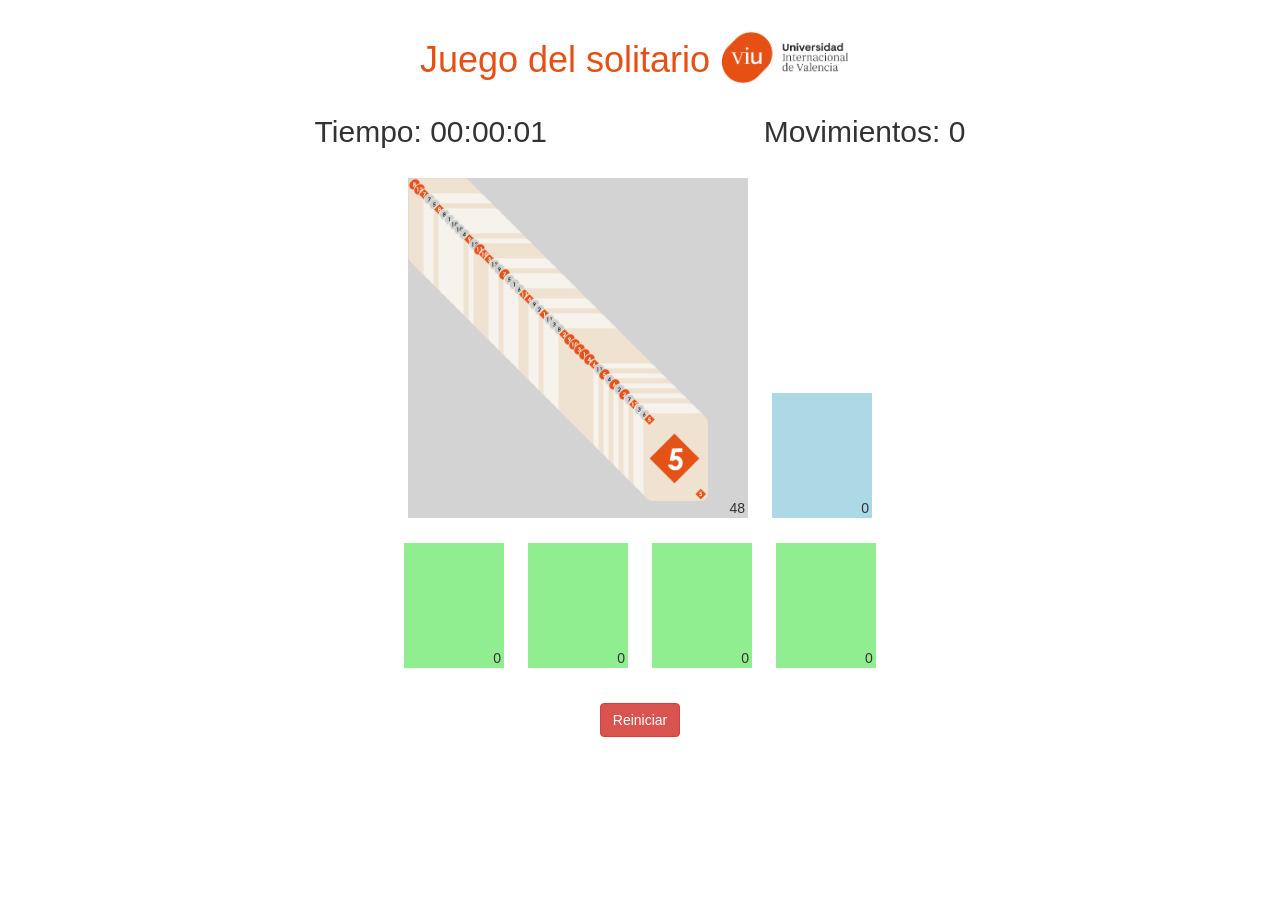
==== solitario.html @ e2cbb519 "add favicon" ====
<!DOCTYPE html>

<html>

<head>
    <title>Solitario VIU</title>
    <meta charset="utf-8">
    <link rel="stylesheet" href="https://maxcdn.bootstrapcdn.com/bootstrap/3.4.0/css/bootstrap.min.css">
    <script src="https://ajax.googleapis.com/ajax/libs/jquery/3.4.1/jquery.min.js"></script>
    <script src="https://maxcdn.bootstrapcdn.com/bootstrap/3.4.0/js/bootstrap.min.js"></script>
    <link rel="stylesheet" href="css/solitario.css">
    <link rel="icon" type="image/png" sizes="16x16" href="/favicon-16x16.png">
</head>

<body>
    <div class="central">
        <section>
            <span class="overlay"></span>
            <div class="modal-box">
                <i class="fa-regular fa-circle-check"></i>
                <h2>Juego Completado</h2>
                <span id="icono"></span>
                <h3 id="informacion"></h3>
                <div class="buttons">
                    <button class="close-btn">Ok, Close</button>
                    <button class="great-btn">Play Again</button>
                </div>
            </div>
        </section>
        <!-- Título principal -->

        <!--/*** !!!!!!!!!!!!!!!!!!! CODIGO !!!!!!!!!!!!!!!!!!!! **/
			Rellenar h1 e insertar el logo donde proceda
        	-->
        <div class="cabecera">
            <h1 id="titulo">Juego del solitario</h1>
            <img id="logo" src="imagenes/logoVIU.png" alt="">
        </div>

        <!-- Siguiente línea donde se indicará el tiempo transcurrido y la cantidad
				de movimientos que se han hecho hasta el momento. Estos números se 
				indicarán en los span internos -->
        <h2 id="marcadores">
            <span>Tiempo: <span id="contador_tiempo"></span></span>
            <span style="display:inline-block; width:200px"></span>
            <span>Movimientos: <span id="contador_movimientos" class=""></span></span>
        </h2>

        <!-- La "mesa" contendrá los 6 tapetes. En la parte superior dos de ellos 
				y en la parte inferior los cuatro restantes. Los contadores de los
				mazos de cartas de cada tapete están indicados oportunamente dentro
				de elementos span -->
        <div id="mesa">
            <div class="tapetes_superiores">
                <div id="inicial" class="tapete"><span id="contador_inicial" class="contador">0</span></div>
                <div id="sobrantes" class="tapete"><span id="contador_sobrantes" class="contador">0</span></div>
            </div>
            <div id="receptor1" class="tapete receptor"><span id="contador_receptor1" class="contador">0</span></div>
            <div id="receptor2" class="tapete receptor"><span id="contador_receptor2" class="contador">0</span></div>
            <div id="receptor3" class="tapete receptor"><span id="contador_receptor3" class="contador">0</span></div>
            <div id="receptor4" class="tapete receptor"><span id="contador_receptor4" class="contador">0</span></div>
        </div>

        <!-- Botón de reset que reinicia todo: partida, contadores de tiempo, de movimientos, ... -->
        <button id="reset" class="btn btn-danger">Reiniciar</button>
    </div> <!-- class="central" -->
    <script src="js/solitario.js"></script>
</body>

</html>
---- css/solitario.css ----
/**
	Especificaciones CSS para el juego del solitario 
*/

/* /*** !!!!!!!!!!!!!!!!!!! CODIGO !!!!!!!!!!!!!!!!!!!! 
	Completar los estilos que faltan y modificar al gusto del alumno
**/

/* Todos los contadores estarán ubicados en la parte inferior 
   derecha (position absolute) de los respectivos tapetes (position relative).
*/
.contador {
    position: absolute;
    bottom: 0px;
    right: 3px;
  }
  
  div.cabecera {
    display: flex;
    justify-content: center;
  }
  
  /* Centrado del título y color */
  h1#titulo {
    text-align: center;
    color: #e65014;
  }
  
  /* Estilos de la imagen junto a su titulo */
  img#logo {
    width: 150px;
  }
  
  /* Centrado de los marcadores de tiempo y movimientos */
  h2#marcadores {
    text-align: center;
  }
  
  /* Mesa que contiene a los tapetes centrados */
  div#mesa {
    text-align: center;
    margin: 20px;
  }
  
  div.central {
    text-align: center;
    margin: 20px;
  }
  
  /* Todos los tapetes con position relative para que
     los respectivos mazos (arrays de <img>) puedan
     posicionarse de manera absoluta respecto a ellos */
  div.tapete {
    display: inline-block;
    position: relative;
    margin: 10px;
    z-index: 1;
  }
  
  /* Dimensiones y color de fondo para el tapete inicial */
  div.tapete#inicial {
    width: 340px;
    height: 340px;
    background-color: lightgrey;
  }
  
  /* Dimensiones para todos los tapetes salvo el inicial */
  div.tapete:not(#inicial) {
    height: 125px;
    width: 100px;
  }
  
  /* Color de fondo para el tapete de las cartas sobrantes */
  div.tapete#sobrantes {
    background-color: lightblue;
  }
  
  /* Color de fondo de los tapetes receptores */
  div.tapete.receptor {
    background-color: lightgreen;
  }
  
  button {
    font-size: 18px;
    font-weight: 400;
    color: #fff;
    padding: 14px 22px;
    border: none;
    background: #e65014;
    border-radius: 6px;
    cursor: pointer;
  }
  
  button.show-modal,
  .modal-box {
    position: fixed;
    left: 50%;
    top: 50%;
    transform: translate(-50%, -50%);
    box-shadow: 0 5px 10px rgba(0, 0, 0, 0.3);
  }
  
  section.active .show-modal {
    display: none;
  }
  
  .overlay {
    position: fixed;
    top: 0;
    left: 0;
    width: 100%;
    height: 100%;
    background: rgba(0, 0, 0, 0.3);
    opacity: 0;
    pointer-events: none;
    transition: opacity 0.3s ease;
    z-index: 2;
  }
  
  section.active .overlay {
    opacity: 1;
    pointer-events: auto;
  }
  
  .modal-box {
    display: flex;
    flex-direction: column;
    align-items: center;
    max-width: 380px;
    width: 100%;
    padding: 30px 20px;
    border-radius: 8px;
    background-color: #fff;
    opacity: 0;
    pointer-events: none;
    transform: translate(-50%, -50%) scale(1.2);
    transition: all 0.3s ease;
    z-index: 2;
  }
  
  section.active .modal-box {
    opacity: 1;
    pointer-events: auto;
    transform: translate(-50%, -50%) scale(1);
  }
  
  .modal-box h2 {
    margin-top: 20px;
    font-size: 25px;
    font-weight: 500;
    color: #e65014;
  }
  
  .modal-box button {
    font-size: 16px;
    padding: 10px 20px;
    background-color: #e65014;
    color: #fff;
    border: none;
    border-radius: 4px;
    cursor: pointer;
  }
  
  .modal-box button:hover {
    background-color: #f2764a;
  }
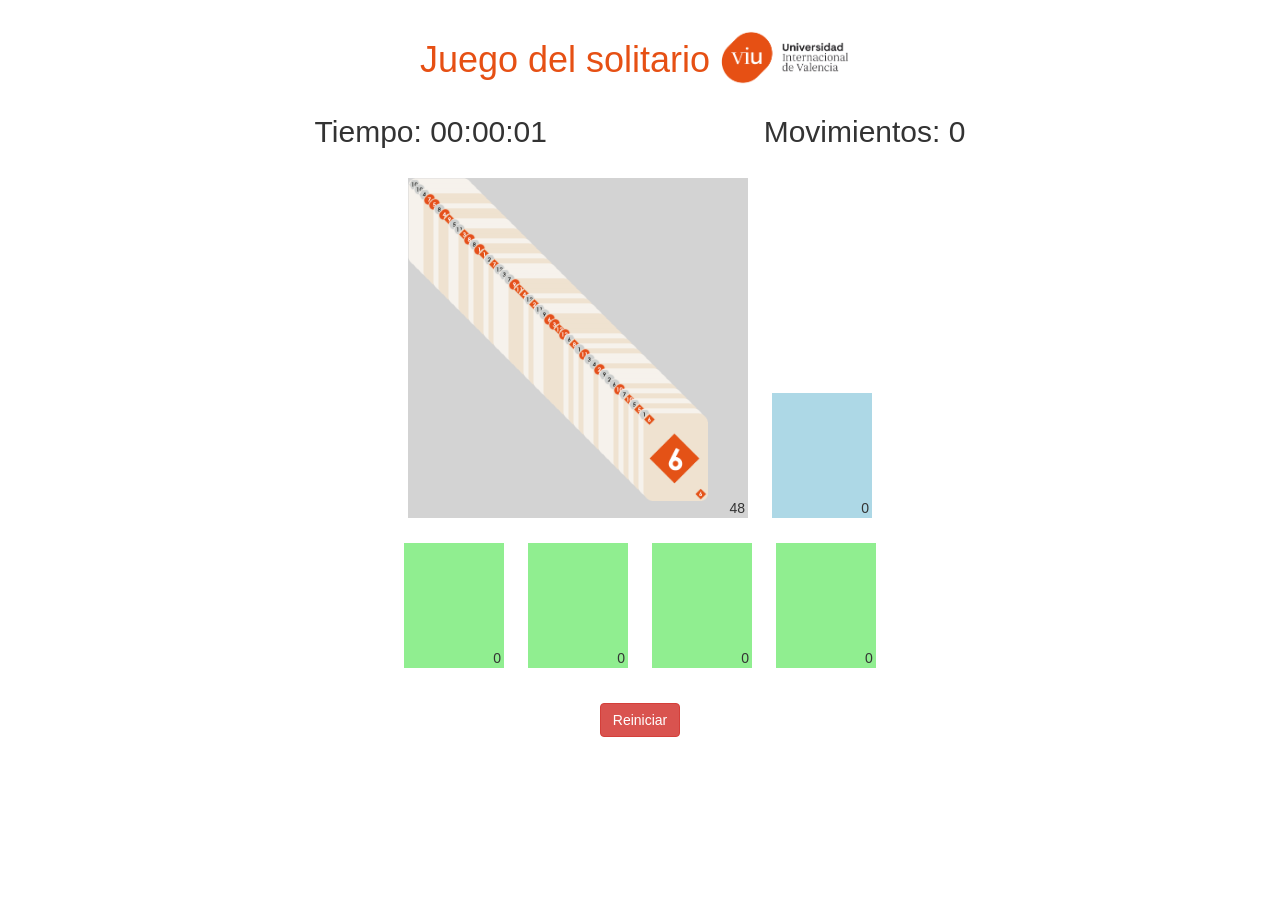
==== commit 1d96eb5f: "delete comments" ====
--- a/solitario.html
+++ b/solitario.html
@@ -27,29 +27,18 @@
                 </div>
             </div>
         </section>
-        <!-- Título principal -->
 
-        <!--/*** !!!!!!!!!!!!!!!!!!! CODIGO !!!!!!!!!!!!!!!!!!!! **/
-			Rellenar h1 e insertar el logo donde proceda
-        	-->
         <div class="cabecera">
             <h1 id="titulo">Juego del solitario</h1>
             <img id="logo" src="imagenes/logoVIU.png" alt="">
         </div>
 
-        <!-- Siguiente línea donde se indicará el tiempo transcurrido y la cantidad
-				de movimientos que se han hecho hasta el momento. Estos números se 
-				indicarán en los span internos -->
         <h2 id="marcadores">
             <span>Tiempo: <span id="contador_tiempo"></span></span>
             <span style="display:inline-block; width:200px"></span>
             <span>Movimientos: <span id="contador_movimientos" class=""></span></span>
         </h2>
 
-        <!-- La "mesa" contendrá los 6 tapetes. En la parte superior dos de ellos 
-				y en la parte inferior los cuatro restantes. Los contadores de los
-				mazos de cartas de cada tapete están indicados oportunamente dentro
-				de elementos span -->
         <div id="mesa">
             <div class="tapetes_superiores">
                 <div id="inicial" class="tapete"><span id="contador_inicial" class="contador">0</span></div>
@@ -61,7 +50,6 @@
             <div id="receptor4" class="tapete receptor"><span id="contador_receptor4" class="contador">0</span></div>
         </div>
 
-        <!-- Botón de reset que reinicia todo: partida, contadores de tiempo, de movimientos, ... -->
         <button id="reset" class="btn btn-danger">Reiniciar</button>
     </div> <!-- class="central" -->
     <script src="js/solitario.js"></script>
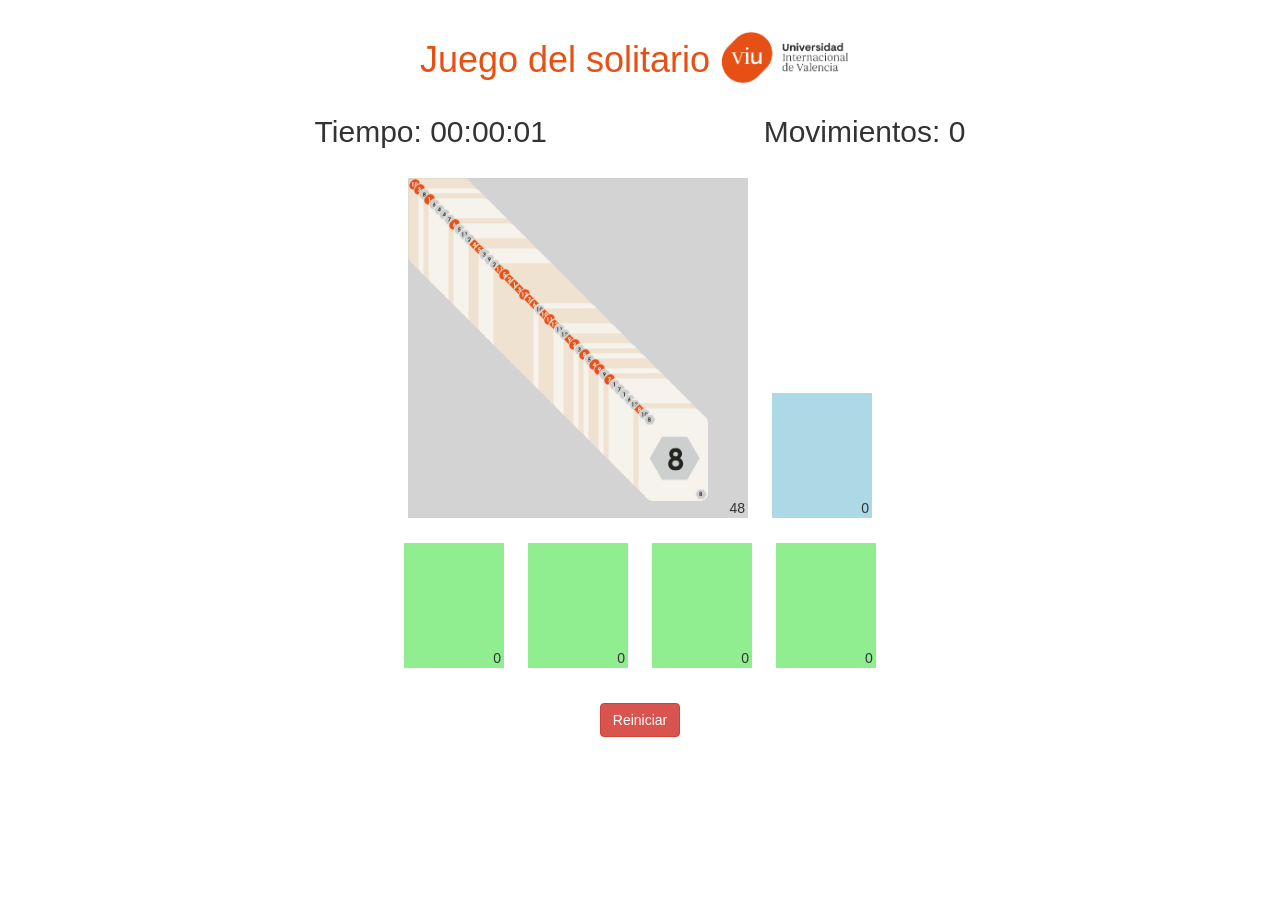
==== commit 34482ed1: "Publish on GitHub Pages" ====
--- a/solitario.html
+++ b/solitario.html
@@ -9,7 +9,7 @@
     <script src="https://ajax.googleapis.com/ajax/libs/jquery/3.4.1/jquery.min.js"></script>
     <script src="https://maxcdn.bootstrapcdn.com/bootstrap/3.4.0/js/bootstrap.min.js"></script>
     <link rel="stylesheet" href="css/solitario.css">
-    <link rel="icon" type="image/png" sizes="16x16" href="/favicon-16x16.png">
+    <link rel="icon" type="image/png" sizes="16x16" href="favicon-16x16.png">
 </head>
 
 <body>
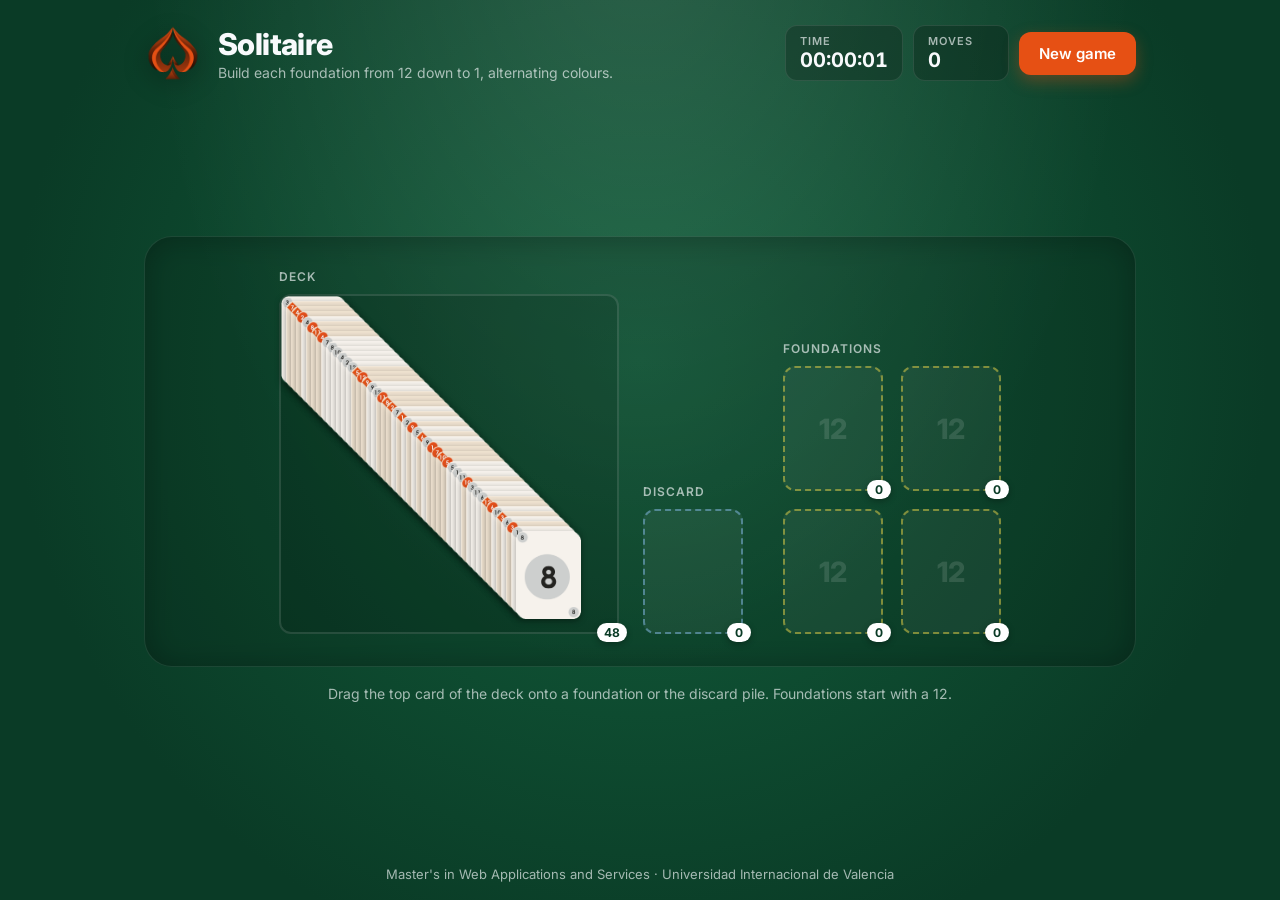
==== commit 8d43c83d: "feat: felt-table redesign, English UI and a cleaner victory dialog" ====
--- a/solitario.html
+++ b/solitario.html
@@ -1,58 +1,74 @@
 <!DOCTYPE html>
-
-<html>
+<html lang="en">
 
 <head>
-    <title>Solitario VIU</title>
     <meta charset="utf-8">
-    <link rel="stylesheet" href="https://maxcdn.bootstrapcdn.com/bootstrap/3.4.0/css/bootstrap.min.css">
-    <script src="https://ajax.googleapis.com/ajax/libs/jquery/3.4.1/jquery.min.js"></script>
-    <script src="https://maxcdn.bootstrapcdn.com/bootstrap/3.4.0/js/bootstrap.min.js"></script>
+    <meta name="viewport" content="width=device-width, initial-scale=1">
+    <title>Solitaire · VIU</title>
+    <meta name="description" content="Single-player card game with drag and drop, built with HTML5, CSS and vanilla JavaScript.">
+    <link rel="preconnect" href="https://fonts.googleapis.com">
+    <link rel="preconnect" href="https://fonts.gstatic.com" crossorigin>
+    <link href="https://fonts.googleapis.com/css2?family=Inter:wght@400;500;600;700;800&display=swap" rel="stylesheet">
     <link rel="stylesheet" href="css/solitario.css">
     <link rel="icon" type="image/png" sizes="16x16" href="favicon-16x16.png">
 </head>
 
 <body>
-    <div class="central">
-        <section>
-            <span class="overlay"></span>
-            <div class="modal-box">
-                <i class="fa-regular fa-circle-check"></i>
-                <h2>Juego Completado</h2>
-                <span id="icono"></span>
-                <h3 id="informacion"></h3>
-                <div class="buttons">
-                    <button class="close-btn">Ok, Close</button>
-                    <button class="great-btn">Play Again</button>
+    <section>
+        <span class="overlay"></span>
+        <div class="modal-box" role="dialog" aria-labelledby="modal-title">
+            <span id="icono"></span>
+            <h2 id="modal-title">You won!</h2>
+            <p id="informacion"></p>
+            <div class="buttons">
+                <button class="close-btn btn-secondary">Close</button>
+                <button class="great-btn">Play again</button>
+            </div>
+        </div>
+    </section>
+
+    <header class="topbar">
+        <div class="brand">
+            <img id="logo" src="imagenes/icon-spade.png" alt="">
+            <div>
+                <h1 id="titulo">Solitaire</h1>
+                <p>Build each foundation from 12 down to 1, alternating colours.</p>
+            </div>
+        </div>
+        <div id="marcadores" class="stats">
+            <div class="stat"><span class="stat__label">Time</span><span id="contador_tiempo" class="stat__value"></span></div>
+            <div class="stat"><span class="stat__label">Moves</span><span id="contador_movimientos" class="stat__value"></span></div>
+            <button id="reset">New game</button>
+        </div>
+    </header>
+
+    <main class="board">
+        <div id="mesa">
+            <div class="tapetes_superiores">
+                <div class="slot">
+                    <span class="slot__label">Deck</span>
+                    <div id="inicial" class="tapete"><span id="contador_inicial" class="contador">0</span></div>
+                </div>
+                <div class="slot">
+                    <span class="slot__label">Discard</span>
+                    <div id="sobrantes" class="tapete"><span id="contador_sobrantes" class="contador">0</span></div>
                 </div>
             </div>
-        </section>
+            <div class="foundations">
+                <span class="slot__label">Foundations</span>
+                <div class="foundations__row">
+                    <div id="receptor1" class="tapete receptor"><span id="contador_receptor1" class="contador">0</span></div>
+                    <div id="receptor2" class="tapete receptor"><span id="contador_receptor2" class="contador">0</span></div>
+                    <div id="receptor3" class="tapete receptor"><span id="contador_receptor3" class="contador">0</span></div>
+                    <div id="receptor4" class="tapete receptor"><span id="contador_receptor4" class="contador">0</span></div>
+                </div>
+            </div>
+        </div>
+        <p class="hint">Drag the top card of the deck onto a foundation or the discard pile. Foundations start with a 12.</p>
+    </main>
 
-        <div class="cabecera">
-            <h1 id="titulo">Juego del solitario</h1>
-            <img id="logo" src="imagenes/logoVIU.png" alt="">
-        </div>
-
-        <h2 id="marcadores">
-            <span>Tiempo: <span id="contador_tiempo"></span></span>
-            <span style="display:inline-block; width:200px"></span>
-            <span>Movimientos: <span id="contador_movimientos" class=""></span></span>
-        </h2>
-
-        <div id="mesa">
-            <div class="tapetes_superiores">
-                <div id="inicial" class="tapete"><span id="contador_inicial" class="contador">0</span></div>
-                <div id="sobrantes" class="tapete"><span id="contador_sobrantes" class="contador">0</span></div>
-            </div>
-            <div id="receptor1" class="tapete receptor"><span id="contador_receptor1" class="contador">0</span></div>
-            <div id="receptor2" class="tapete receptor"><span id="contador_receptor2" class="contador">0</span></div>
-            <div id="receptor3" class="tapete receptor"><span id="contador_receptor3" class="contador">0</span></div>
-            <div id="receptor4" class="tapete receptor"><span id="contador_receptor4" class="contador">0</span></div>
-        </div>
-
-        <button id="reset" class="btn btn-danger">Reiniciar</button>
-    </div> <!-- class="central" -->
+    <footer class="footer">Master's in Web Applications and Services · Universidad Internacional de Valencia</footer>
     <script src="js/solitario.js"></script>
 </body>
 
-</html>+</html>
--- a/css/solitario.css
+++ b/css/solitario.css
@@ -1,167 +1,342 @@
-/**
-	Especificaciones CSS para el juego del solitario 
-*/
-
-/* /*** !!!!!!!!!!!!!!!!!!! CODIGO !!!!!!!!!!!!!!!!!!!! 
-	Completar los estilos que faltan y modificar al gusto del alumno
-**/
-
-/* Todos los contadores estarán ubicados en la parte inferior 
-   derecha (position absolute) de los respectivos tapetes (position relative).
-*/
+/* Solitaire · VIU — felt table theme. The game logic only relies on the element ids. */
+
+:root {
+  --felt: #13603d;
+  --felt-dark: #0a3b26;
+  --accent: #e65014;
+  --text: #f8fafc;
+  --muted: rgba(248, 250, 252, 0.65);
+  --slot-border: rgba(255, 255, 255, 0.28);
+}
+
+* {
+  box-sizing: border-box;
+}
+
+body {
+  margin: 0;
+  min-height: 100vh;
+  display: flex;
+  flex-direction: column;
+  font-family: "Inter", -apple-system, BlinkMacSystemFont, "Segoe UI", Roboto, sans-serif;
+  color: var(--text);
+  background:
+    radial-gradient(ellipse at 50% -10%, rgba(255, 255, 255, 0.12), transparent 55%),
+    radial-gradient(circle at 50% 40%, var(--felt), var(--felt-dark) 75%);
+  background-attachment: fixed;
+}
+
+/* Header */
+.topbar {
+  display: flex;
+  align-items: center;
+  justify-content: space-between;
+  gap: 24px;
+  flex-wrap: wrap;
+  width: 100%;
+  max-width: 1040px;
+  margin: 0 auto;
+  padding: 24px 24px 8px;
+}
+
+.brand {
+  display: flex;
+  align-items: center;
+  gap: 16px;
+}
+
+img#logo {
+  width: 58px;
+  height: 58px;
+  object-fit: contain;
+  filter: drop-shadow(0 6px 12px rgba(0, 0, 0, 0.35));
+}
+
+h1#titulo {
+  margin: 0;
+  font-size: 30px;
+  font-weight: 800;
+  letter-spacing: -0.02em;
+  color: var(--text);
+}
+
+.brand p {
+  margin: 2px 0 0;
+  font-size: 14px;
+  color: var(--muted);
+}
+
+.stats {
+  display: flex;
+  align-items: center;
+  gap: 10px;
+}
+
+.stat {
+  display: flex;
+  flex-direction: column;
+  min-width: 96px;
+  padding: 8px 14px;
+  border-radius: 12px;
+  background: rgba(0, 0, 0, 0.22);
+  border: 1px solid rgba(255, 255, 255, 0.1);
+}
+
+.stat__label {
+  font-size: 11px;
+  font-weight: 600;
+  letter-spacing: 0.08em;
+  text-transform: uppercase;
+  color: var(--muted);
+}
+
+.stat__value {
+  font-size: 20px;
+  font-weight: 700;
+  font-variant-numeric: tabular-nums;
+}
+
+button {
+  font: inherit;
+  font-size: 15px;
+  font-weight: 600;
+  color: #fff;
+  padding: 12px 20px;
+  border: none;
+  border-radius: 12px;
+  background: var(--accent);
+  box-shadow: 0 6px 16px rgba(230, 80, 20, 0.35);
+  cursor: pointer;
+  transition: transform 0.1s ease, filter 0.2s ease;
+}
+
+button:hover {
+  filter: brightness(1.08);
+}
+
+button:active {
+  transform: scale(0.97);
+}
+
+/* Table */
+.board {
+  flex: 1;
+  display: flex;
+  flex-direction: column;
+  justify-content: center;
+  width: 100%;
+  max-width: 1040px;
+  margin: 16px auto;
+  padding: 0 24px;
+}
+
+div#mesa {
+  display: flex;
+  justify-content: center;
+  align-items: flex-start;
+  gap: 40px;
+  flex-wrap: wrap;
+  padding: 32px;
+  border-radius: 28px;
+  background: rgba(0, 0, 0, 0.14);
+  border: 1px solid rgba(255, 255, 255, 0.08);
+  box-shadow: inset 0 2px 30px rgba(0, 0, 0, 0.25);
+}
+
+.tapetes_superiores {
+  display: flex;
+  align-items: flex-end;
+  gap: 24px;
+}
+
+.slot,
+.foundations {
+  display: flex;
+  flex-direction: column;
+  gap: 10px;
+}
+
+.slot__label {
+  font-size: 12px;
+  font-weight: 600;
+  letter-spacing: 0.08em;
+  text-transform: uppercase;
+  color: var(--muted);
+}
+
+.foundations {
+  align-self: flex-end;
+}
+
+.foundations__row {
+  display: grid;
+  grid-template-columns: repeat(2, 100px);
+  gap: 18px;
+}
+
+/* All piles are position: relative so the cards (absolute <img>) stack inside them. */
+div.tapete {
+  position: relative;
+  border-radius: 12px;
+  border: 2px dashed var(--slot-border);
+  background: rgba(255, 255, 255, 0.05);
+  z-index: 1;
+}
+
+div.tapete#inicial {
+  width: 340px;
+  height: 340px;
+  border-style: solid;
+  border-color: rgba(255, 255, 255, 0.12);
+  background: rgba(0, 0, 0, 0.12);
+}
+
+div.tapete:not(#inicial) {
+  width: 100px;
+  height: 125px;
+}
+
+div.tapete#sobrantes {
+  border-color: rgba(147, 197, 253, 0.45);
+}
+
+div.tapete.receptor {
+  border-color: rgba(253, 224, 71, 0.45);
+}
+
+div.tapete.receptor::before {
+  content: "12";
+  position: absolute;
+  inset: 0;
+  display: grid;
+  place-items: center;
+  font-size: 28px;
+  font-weight: 800;
+  color: rgba(255, 255, 255, 0.12);
+}
+
+div.tapete img {
+  border-radius: 7px;
+  box-shadow: 0 2px 6px rgba(0, 0, 0, 0.35);
+  cursor: grab;
+}
+
+div.tapete img[draggable="true"]:hover {
+  filter: brightness(1.05);
+  box-shadow: 0 0 0 3px rgba(253, 224, 71, 0.85), 0 6px 14px rgba(0, 0, 0, 0.4);
+}
+
+/* Card counters: small chip in the bottom-right corner of each pile. */
 .contador {
-    position: absolute;
-    bottom: 0px;
-    right: 3px;
-  }
-  
-  div.cabecera {
-    display: flex;
+  position: absolute;
+  bottom: -10px;
+  right: -10px;
+  z-index: 100;
+  min-width: 24px;
+  padding: 2px 7px;
+  border-radius: 999px;
+  font-size: 12px;
+  font-weight: 700;
+  text-align: center;
+  color: #0a3b26;
+  background: #fff;
+  box-shadow: 0 2px 6px rgba(0, 0, 0, 0.3);
+}
+
+.hint {
+  margin: 18px 0 0;
+  text-align: center;
+  font-size: 14px;
+  color: var(--muted);
+}
+
+.footer {
+  padding: 18px;
+  text-align: center;
+  font-size: 13px;
+  color: var(--muted);
+}
+
+/* Victory modal */
+.overlay {
+  position: fixed;
+  inset: 0;
+  background: rgba(3, 20, 12, 0.6);
+  backdrop-filter: blur(3px);
+  opacity: 0;
+  pointer-events: none;
+  transition: opacity 0.3s ease;
+  z-index: 200;
+}
+
+section.active .overlay {
+  opacity: 1;
+  pointer-events: auto;
+}
+
+.modal-box {
+  position: fixed;
+  left: 50%;
+  top: 50%;
+  display: flex;
+  flex-direction: column;
+  align-items: center;
+  width: min(380px, 90vw);
+  padding: 32px 24px 24px;
+  border-radius: 20px;
+  background: #fff;
+  color: #0f172a;
+  text-align: center;
+  box-shadow: 0 24px 48px rgba(0, 0, 0, 0.35);
+  opacity: 0;
+  pointer-events: none;
+  transform: translate(-50%, -50%) scale(1.1);
+  transition: all 0.3s ease;
+  z-index: 201;
+}
+
+section.active .modal-box {
+  opacity: 1;
+  pointer-events: auto;
+  transform: translate(-50%, -50%) scale(1);
+}
+
+.modal-box h2 {
+  margin: 10px 0 6px;
+  font-size: 26px;
+  font-weight: 800;
+}
+
+.modal-box p {
+  margin: 0 0 20px;
+  color: #475569;
+  line-height: 1.5;
+}
+
+.modal-box .buttons {
+  display: flex;
+  gap: 10px;
+}
+
+.modal-box .btn-secondary {
+  color: #0f172a;
+  background: #f1f5f9;
+  box-shadow: none;
+}
+
+@media (max-width: 760px) {
+  .topbar {
     justify-content: center;
-  }
-  
-  /* Centrado del título y color */
-  h1#titulo {
-    text-align: center;
-    color: #e65014;
-  }
-  
-  /* Estilos de la imagen junto a su titulo */
-  img#logo {
-    width: 150px;
-  }
-  
-  /* Centrado de los marcadores de tiempo y movimientos */
-  h2#marcadores {
     text-align: center;
   }
-  
-  /* Mesa que contiene a los tapetes centrados */
+
   div#mesa {
-    text-align: center;
-    margin: 20px;
+    padding: 20px;
+    gap: 24px;
   }
-  
-  div.central {
-    text-align: center;
-    margin: 20px;
+
+  div.tapete#inicial {
+    width: 320px;
+    height: 320px;
   }
-  
-  /* Todos los tapetes con position relative para que
-     los respectivos mazos (arrays de <img>) puedan
-     posicionarse de manera absoluta respecto a ellos */
-  div.tapete {
-    display: inline-block;
-    position: relative;
-    margin: 10px;
-    z-index: 1;
-  }
-  
-  /* Dimensiones y color de fondo para el tapete inicial */
-  div.tapete#inicial {
-    width: 340px;
-    height: 340px;
-    background-color: lightgrey;
-  }
-  
-  /* Dimensiones para todos los tapetes salvo el inicial */
-  div.tapete:not(#inicial) {
-    height: 125px;
-    width: 100px;
-  }
-  
-  /* Color de fondo para el tapete de las cartas sobrantes */
-  div.tapete#sobrantes {
-    background-color: lightblue;
-  }
-  
-  /* Color de fondo de los tapetes receptores */
-  div.tapete.receptor {
-    background-color: lightgreen;
-  }
-  
-  button {
-    font-size: 18px;
-    font-weight: 400;
-    color: #fff;
-    padding: 14px 22px;
-    border: none;
-    background: #e65014;
-    border-radius: 6px;
-    cursor: pointer;
-  }
-  
-  button.show-modal,
-  .modal-box {
-    position: fixed;
-    left: 50%;
-    top: 50%;
-    transform: translate(-50%, -50%);
-    box-shadow: 0 5px 10px rgba(0, 0, 0, 0.3);
-  }
-  
-  section.active .show-modal {
-    display: none;
-  }
-  
-  .overlay {
-    position: fixed;
-    top: 0;
-    left: 0;
-    width: 100%;
-    height: 100%;
-    background: rgba(0, 0, 0, 0.3);
-    opacity: 0;
-    pointer-events: none;
-    transition: opacity 0.3s ease;
-    z-index: 2;
-  }
-  
-  section.active .overlay {
-    opacity: 1;
-    pointer-events: auto;
-  }
-  
-  .modal-box {
-    display: flex;
-    flex-direction: column;
-    align-items: center;
-    max-width: 380px;
-    width: 100%;
-    padding: 30px 20px;
-    border-radius: 8px;
-    background-color: #fff;
-    opacity: 0;
-    pointer-events: none;
-    transform: translate(-50%, -50%) scale(1.2);
-    transition: all 0.3s ease;
-    z-index: 2;
-  }
-  
-  section.active .modal-box {
-    opacity: 1;
-    pointer-events: auto;
-    transform: translate(-50%, -50%) scale(1);
-  }
-  
-  .modal-box h2 {
-    margin-top: 20px;
-    font-size: 25px;
-    font-weight: 500;
-    color: #e65014;
-  }
-  
-  .modal-box button {
-    font-size: 16px;
-    padding: 10px 20px;
-    background-color: #e65014;
-    color: #fff;
-    border: none;
-    border-radius: 4px;
-    cursor: pointer;
-  }
-  
-  .modal-box button:hover {
-    background-color: #f2764a;
-  }
-  +}
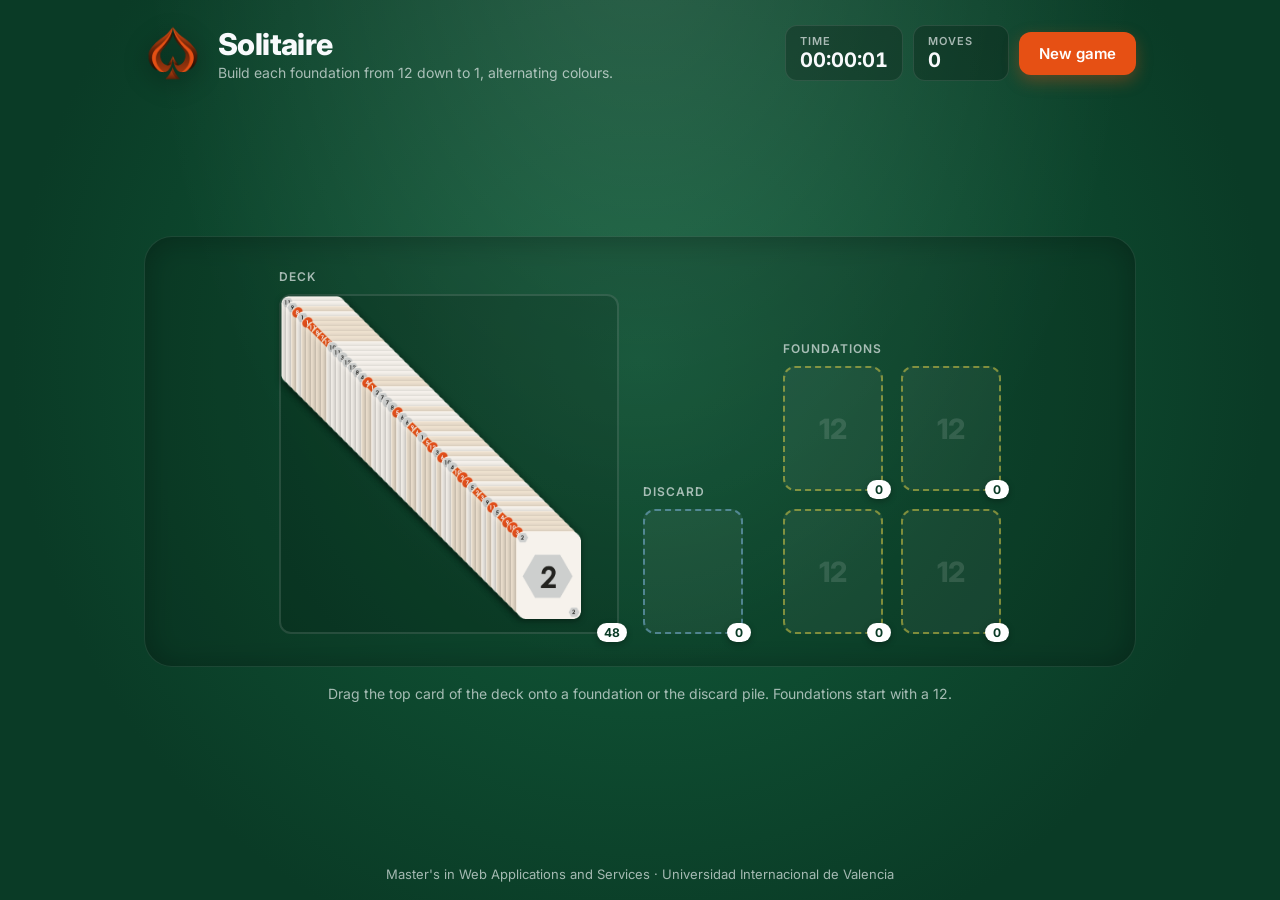
==== commit 95547ebb: "fix: touch drag and drop, feedback on invalid moves and a responsive mobile layout" ====
--- a/solitario.html
+++ b/solitario.html
@@ -69,6 +69,7 @@
 
     <footer class="footer">Master's in Web Applications and Services · Universidad Internacional de Valencia</footer>
     <script src="js/solitario.js"></script>
+    <script src="js/interaction.js"></script>
 </body>
 
 </html>
--- a/css/solitario.css
+++ b/css/solitario.css
@@ -11,6 +11,11 @@
 
 * {
   box-sizing: border-box;
+}
+
+html {
+  min-height: 100%;
+  background-color: var(--felt-dark);
 }
 
 body {
@@ -325,18 +330,115 @@
 }
 
 @media (max-width: 760px) {
+  body {
+    background-attachment: scroll;
+  }
+
   .topbar {
     justify-content: center;
     text-align: center;
+    padding: 18px 12px 4px;
+  }
+
+  .brand {
+    flex-direction: column;
+    gap: 8px;
+  }
+
+  .stats {
+    width: 100%;
+    justify-content: center;
+  }
+
+  .stat {
+    min-width: 0;
+    flex: 1;
+  }
+
+  .stats button {
+    white-space: nowrap;
+    padding: 12px 14px;
+  }
+
+  .board {
+    padding: 0 12px;
   }
 
   div#mesa {
-    padding: 20px;
-    gap: 24px;
+    flex-direction: column;
+    align-items: center;
+    padding: 20px 12px 28px;
+    gap: 22px;
+  }
+
+  .tapetes_superiores {
+    flex-direction: column;
+    align-items: center;
+    gap: 22px;
   }
 
   div.tapete#inicial {
-    width: 320px;
-    height: 320px;
-  }
-}
+    width: 310px;
+    height: 310px;
+  }
+
+  .foundations {
+    align-self: center;
+  }
+
+  .foundations__row {
+    grid-template-columns: repeat(4, 70px);
+    gap: 12px;
+  }
+
+  div.tapete:not(#inicial) {
+    width: 70px;
+    height: 96px;
+  }
+
+  div.tapete:not(#inicial) img {
+    width: 56px !important;
+  }
+}
+
+/* Drag feedback */
+div.tapete.is-over {
+  border-style: solid;
+  border-color: #fde047;
+  background: rgba(253, 224, 71, 0.12);
+}
+
+div.tapete.is-invalid {
+  border-color: #f87171;
+  animation: shake 0.4s ease;
+}
+
+@keyframes shake {
+  25% { transform: translateX(-6px); }
+  50% { transform: translateX(6px); }
+  75% { transform: translateX(-3px); }
+}
+
+.hint {
+  transition: color 0.2s ease;
+}
+
+.hint--error {
+  color: #fecaca;
+  font-weight: 600;
+}
+
+div.tapete img {
+  touch-action: none;
+  -webkit-user-drag: element;
+  user-select: none;
+}
+
+.drag-ghost {
+  position: fixed;
+  z-index: 300;
+  pointer-events: none;
+  transform: translate(-50%, -60%) rotate(-4deg) scale(1.08);
+  border-radius: 7px;
+  box-shadow: 0 12px 24px rgba(0, 0, 0, 0.45);
+}
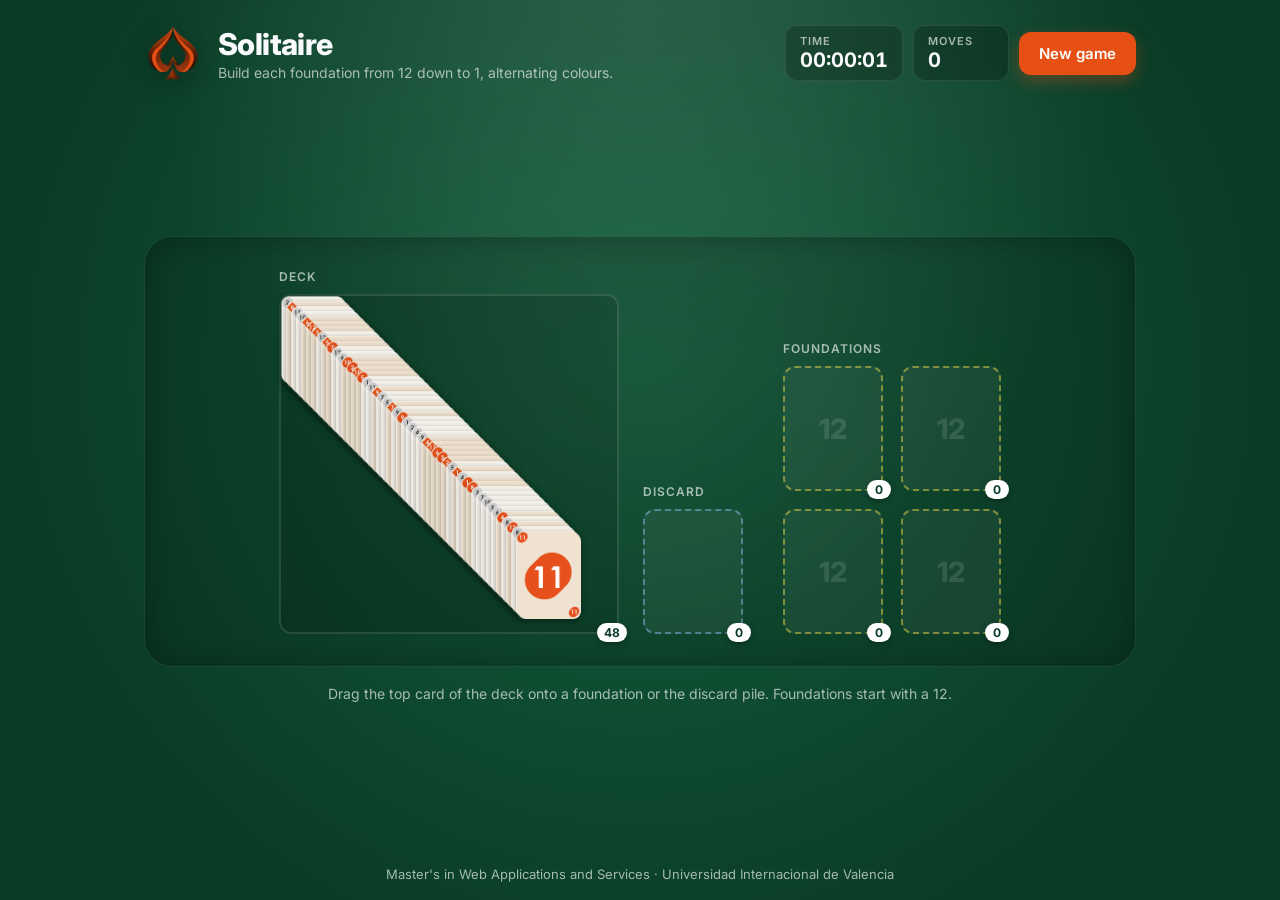
==== commit 66bd1a55: "fix: version asset URLs so browsers load the new scripts" ====
--- a/solitario.html
+++ b/solitario.html
@@ -9,7 +9,7 @@
     <link rel="preconnect" href="https://fonts.googleapis.com">
     <link rel="preconnect" href="https://fonts.gstatic.com" crossorigin>
     <link href="https://fonts.googleapis.com/css2?family=Inter:wght@400;500;600;700;800&display=swap" rel="stylesheet">
-    <link rel="stylesheet" href="css/solitario.css">
+    <link rel="stylesheet" href="css/solitario.css?v=3">
     <link rel="icon" type="image/png" sizes="16x16" href="favicon-16x16.png">
 </head>
 
@@ -68,8 +68,8 @@
     </main>
 
     <footer class="footer">Master's in Web Applications and Services · Universidad Internacional de Valencia</footer>
-    <script src="js/solitario.js"></script>
-    <script src="js/interaction.js"></script>
+    <script src="js/solitario.js?v=3"></script>
+    <script src="js/interaction.js?v=3"></script>
 </body>
 
 </html>
--- a/css/solitario.css
+++ b/css/solitario.css
@@ -223,6 +223,9 @@
 div.tapete img {
   border-radius: 7px;
   box-shadow: 0 2px 6px rgba(0, 0, 0, 0.35);
+}
+
+div.tapete img[draggable="true"] {
   cursor: grab;
 }
 
@@ -428,17 +431,27 @@
   font-weight: 600;
 }
 
+/* Cards are dragged with Pointer Events (js/interaction.js): no scrolling or text selection while dragging. */
+div#mesa {
+  user-select: none;
+  -webkit-user-select: none;
+}
+
 div.tapete img {
   touch-action: none;
-  -webkit-user-drag: element;
-  user-select: none;
+}
+
+div.tapete img.is-dragging {
+  opacity: 0.3;
 }
 
 .drag-ghost {
   position: fixed;
   z-index: 300;
   pointer-events: none;
-  transform: translate(-50%, -60%) rotate(-4deg) scale(1.08);
+  transform: rotate(-3deg) scale(1.06);
+  transform-origin: center;
   border-radius: 7px;
-  box-shadow: 0 12px 24px rgba(0, 0, 0, 0.45);
-}
+  box-shadow: 0 14px 28px rgba(0, 0, 0, 0.45);
+  cursor: grabbing;
+}
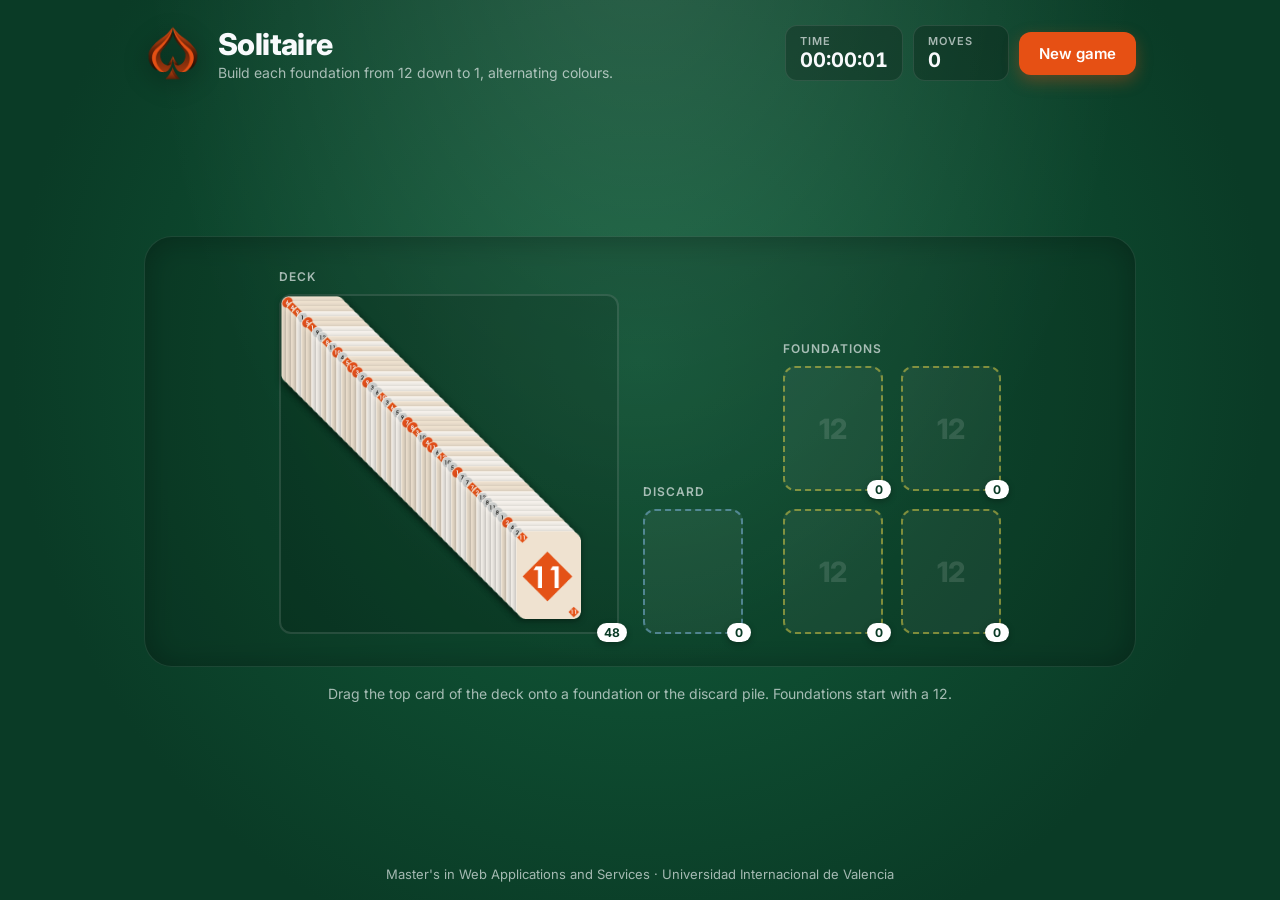
==== commit cc9f7da1: "feat: victory dialog in the felt-table palette with stat chips; fix stacked button handlers" ====
--- a/solitario.html
+++ b/solitario.html
@@ -9,7 +9,7 @@
     <link rel="preconnect" href="https://fonts.googleapis.com">
     <link rel="preconnect" href="https://fonts.gstatic.com" crossorigin>
     <link href="https://fonts.googleapis.com/css2?family=Inter:wght@400;500;600;700;800&display=swap" rel="stylesheet">
-    <link rel="stylesheet" href="css/solitario.css?v=3">
+    <link rel="stylesheet" href="css/solitario.css?v=4">
     <link rel="icon" type="image/png" sizes="16x16" href="favicon-16x16.png">
 </head>
 
@@ -17,7 +17,7 @@
     <section>
         <span class="overlay"></span>
         <div class="modal-box" role="dialog" aria-labelledby="modal-title">
-            <span id="icono"></span>
+            <span id="icono"><img src="imagenes/icon-spade.png" alt=""></span>
             <h2 id="modal-title">You won!</h2>
             <p id="informacion"></p>
             <div class="buttons">
@@ -68,8 +68,8 @@
     </main>
 
     <footer class="footer">Master's in Web Applications and Services · Universidad Internacional de Valencia</footer>
-    <script src="js/solitario.js?v=3"></script>
-    <script src="js/interaction.js?v=3"></script>
+    <script src="js/solitario.js?v=4"></script>
+    <script src="js/interaction.js?v=4"></script>
 </body>
 
 </html>
--- a/css/solitario.css
+++ b/css/solitario.css
@@ -289,13 +289,16 @@
   display: flex;
   flex-direction: column;
   align-items: center;
-  width: min(380px, 90vw);
-  padding: 32px 24px 24px;
-  border-radius: 20px;
-  background: #fff;
-  color: #0f172a;
+  width: min(400px, 90vw);
+  padding: 34px 26px 26px;
+  border-radius: 24px;
+  background:
+    radial-gradient(circle at 50% 0%, rgba(253, 224, 71, 0.16), transparent 60%),
+    linear-gradient(165deg, #1a6a45, #0b3a26);
+  border: 1px solid rgba(255, 255, 255, 0.14);
+  color: var(--text);
   text-align: center;
-  box-shadow: 0 24px 48px rgba(0, 0, 0, 0.35);
+  box-shadow: 0 30px 60px rgba(0, 0, 0, 0.5), inset 0 1px 0 rgba(255, 255, 255, 0.08);
   opacity: 0;
   pointer-events: none;
   transform: translate(-50%, -50%) scale(1.1);
@@ -309,26 +312,62 @@
   transform: translate(-50%, -50%) scale(1);
 }
 
+#icono {
+  display: grid;
+  place-items: center;
+  width: 84px;
+  height: 84px;
+  border-radius: 50%;
+  background: rgba(0, 0, 0, 0.22);
+  box-shadow: 0 0 0 6px rgba(253, 224, 71, 0.18), 0 0 40px rgba(253, 224, 71, 0.25);
+}
+
+#icono img {
+  width: 54px;
+  height: 54px;
+  filter: drop-shadow(0 4px 8px rgba(0, 0, 0, 0.4));
+}
+
 .modal-box h2 {
-  margin: 10px 0 6px;
-  font-size: 26px;
+  margin: 18px 0 6px;
+  font-size: 30px;
   font-weight: 800;
+  letter-spacing: -0.02em;
+  color: #fff;
 }
 
 .modal-box p {
-  margin: 0 0 20px;
-  color: #475569;
+  margin: 0 0 22px;
+  color: var(--muted);
   line-height: 1.5;
 }
 
+.win-stats {
+  display: flex;
+  justify-content: center;
+  gap: 10px;
+  margin-top: 16px;
+}
+
+.win-stats .stat {
+  min-width: 112px;
+  text-align: center;
+  align-items: center;
+}
+
+.win-stats .stat__value {
+  color: #fff;
+}
+
 .modal-box .buttons {
   display: flex;
   gap: 10px;
 }
 
 .modal-box .btn-secondary {
-  color: #0f172a;
-  background: #f1f5f9;
+  color: #fff;
+  background: rgba(255, 255, 255, 0.1);
+  border: 1px solid rgba(255, 255, 255, 0.18);
   box-shadow: none;
 }
 
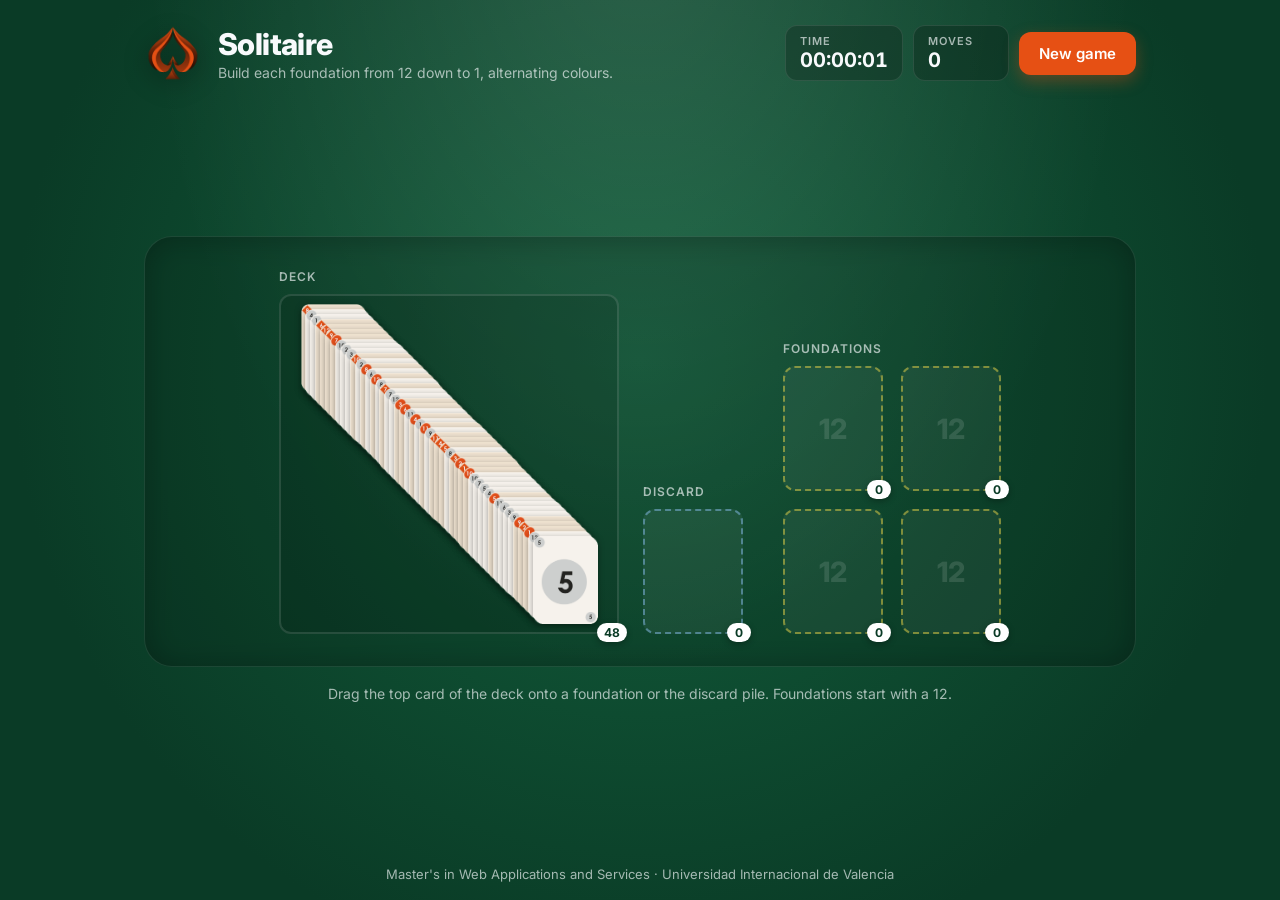
==== commit 0b2805ef: "fix: deck fan fits its pile and the whole table fits on a phone screen" ====
--- a/solitario.html
+++ b/solitario.html
@@ -9,7 +9,7 @@
     <link rel="preconnect" href="https://fonts.googleapis.com">
     <link rel="preconnect" href="https://fonts.gstatic.com" crossorigin>
     <link href="https://fonts.googleapis.com/css2?family=Inter:wght@400;500;600;700;800&display=swap" rel="stylesheet">
-    <link rel="stylesheet" href="css/solitario.css?v=4">
+    <link rel="stylesheet" href="css/solitario.css?v=6">
     <link rel="icon" type="image/png" sizes="16x16" href="favicon-16x16.png">
 </head>
 
@@ -68,8 +68,8 @@
     </main>
 
     <footer class="footer">Master's in Web Applications and Services · Universidad Internacional de Valencia</footer>
-    <script src="js/solitario.js?v=4"></script>
-    <script src="js/interaction.js?v=4"></script>
+    <script src="js/solitario.js?v=6"></script>
+    <script src="js/interaction.js?v=6"></script>
 </body>
 
 </html>
--- a/css/solitario.css
+++ b/css/solitario.css
@@ -371,75 +371,125 @@
   box-shadow: none;
 }
 
+/* Phones: the whole table fits on one screen (no scrolling is possible while dragging). */
 @media (max-width: 760px) {
   body {
     background-attachment: scroll;
   }
 
   .topbar {
-    justify-content: center;
-    text-align: center;
-    padding: 18px 12px 4px;
-  }
-
-  .brand {
-    flex-direction: column;
-    gap: 8px;
+    gap: 12px;
+    padding: 14px 12px 4px;
+  }
+
+  img#logo {
+    width: 40px;
+    height: 40px;
+  }
+
+  h1#titulo {
+    font-size: 24px;
+  }
+
+  .brand p {
+    font-size: 12px;
   }
 
   .stats {
     width: 100%;
-    justify-content: center;
   }
 
   .stat {
     min-width: 0;
     flex: 1;
+    padding: 6px 12px;
+  }
+
+  .stat__value {
+    font-size: 17px;
   }
 
   .stats button {
     white-space: nowrap;
-    padding: 12px 14px;
+    padding: 11px 14px;
   }
 
   .board {
-    padding: 0 12px;
+    margin: 10px auto;
+    padding: 0 10px;
   }
 
   div#mesa {
-    flex-direction: column;
+    display: grid;
+    grid-template-columns: auto auto;
+    justify-content: center;
+    align-items: end;
+    gap: 16px 10px;
+    padding: 14px 10px 18px;
+    border-radius: 22px;
+  }
+
+  .tapetes_superiores {
+    display: contents;
+  }
+
+  .tapetes_superiores .slot:first-child {
+    grid-column: 1 / -1;
     align-items: center;
-    padding: 20px 12px 28px;
-    gap: 22px;
-  }
-
-  .tapetes_superiores {
-    flex-direction: column;
-    align-items: center;
-    gap: 22px;
+  }
+
+  .slot,
+  .foundations {
+    gap: 6px;
+  }
+
+  .slot__label {
+    font-size: 11px;
   }
 
   div.tapete#inicial {
-    width: 310px;
-    height: 310px;
+    width: 270px;
+    height: 270px;
   }
 
   .foundations {
-    align-self: center;
+    align-self: end;
   }
 
   .foundations__row {
-    grid-template-columns: repeat(4, 70px);
-    gap: 12px;
+    grid-template-columns: repeat(4, 58px);
+    gap: 8px;
   }
 
   div.tapete:not(#inicial) {
-    width: 70px;
-    height: 96px;
+    width: 58px;
+    height: 80px;
   }
 
   div.tapete:not(#inicial) img {
-    width: 56px !important;
+    width: 48px !important;
+  }
+
+  div.tapete.receptor::before {
+    font-size: 18px;
+  }
+
+  .contador {
+    bottom: -8px;
+    right: -8px;
+    min-width: 20px;
+    font-size: 11px;
+    padding: 1px 6px;
+  }
+
+  .hint {
+    margin-top: 12px;
+    font-size: 13px;
+  }
+
+  .footer {
+    padding: 10px 14px 16px;
+    font-size: 12px;
   }
 }
 
